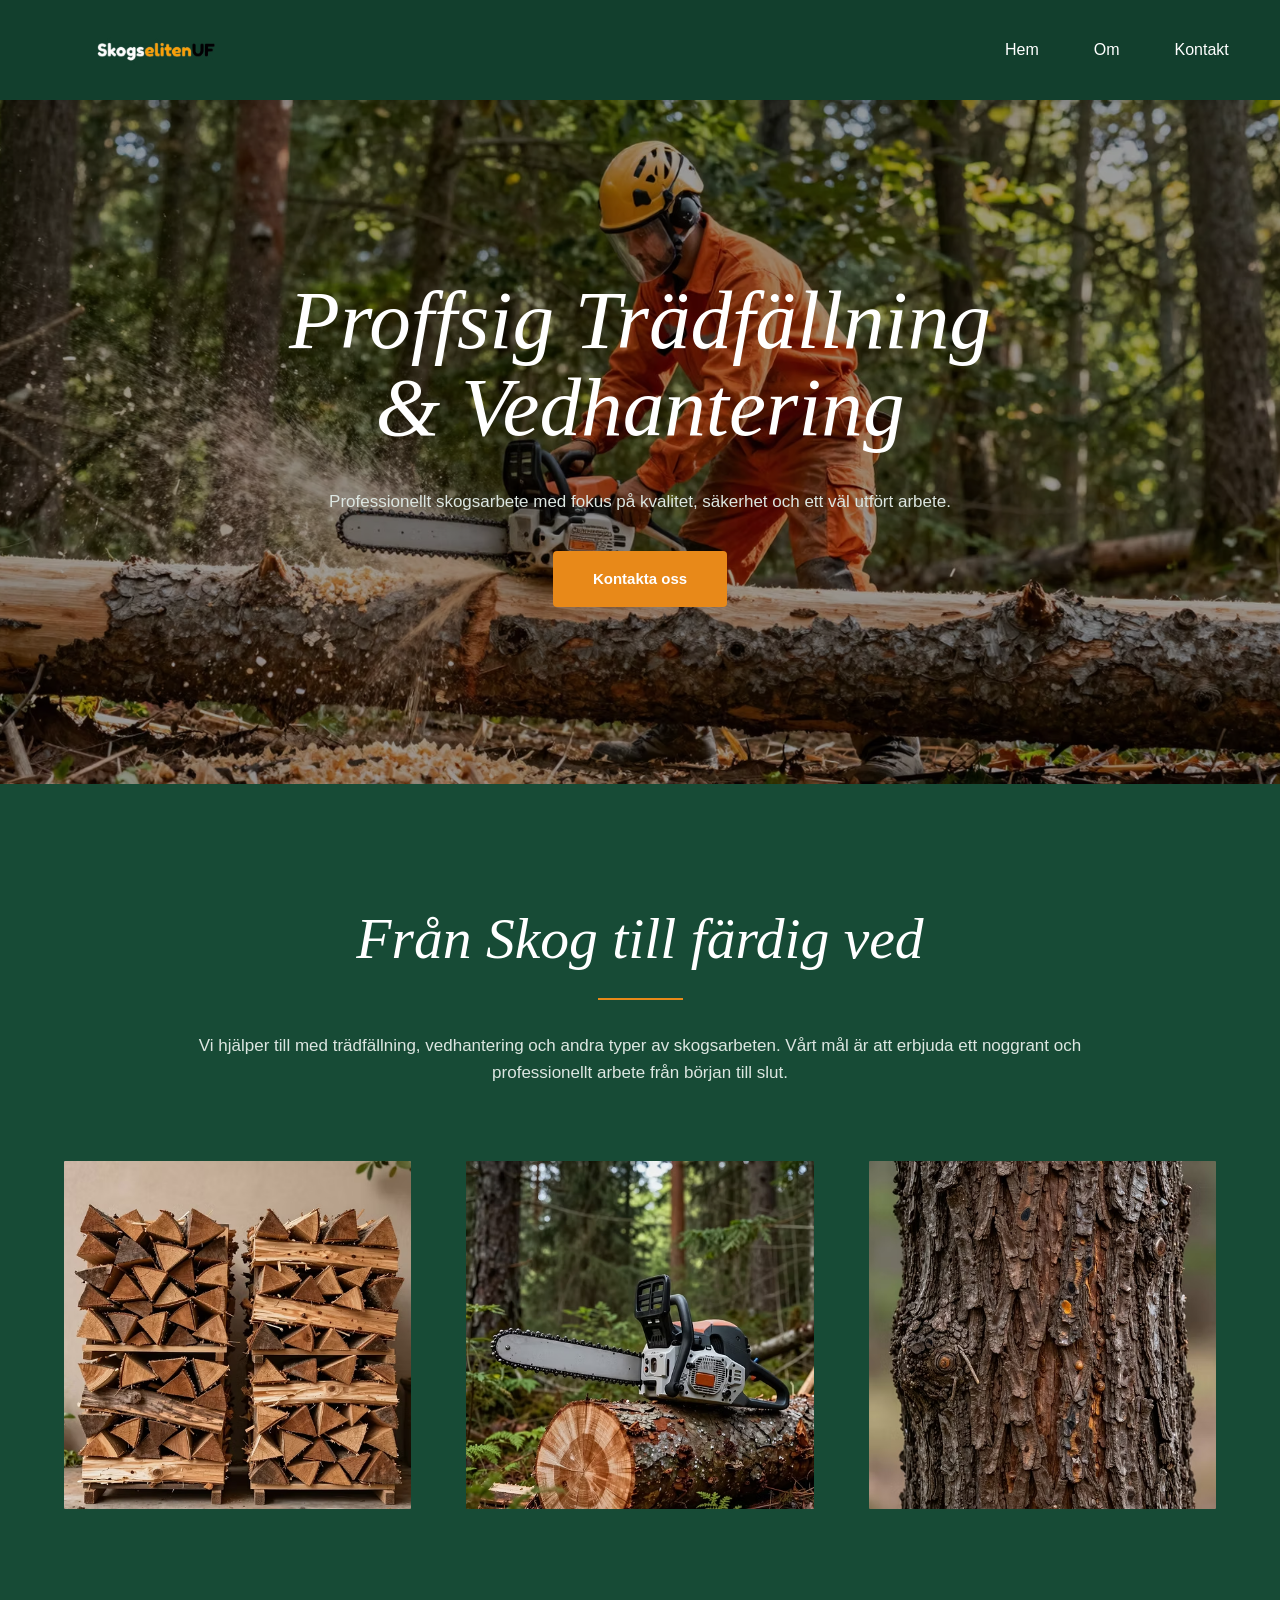
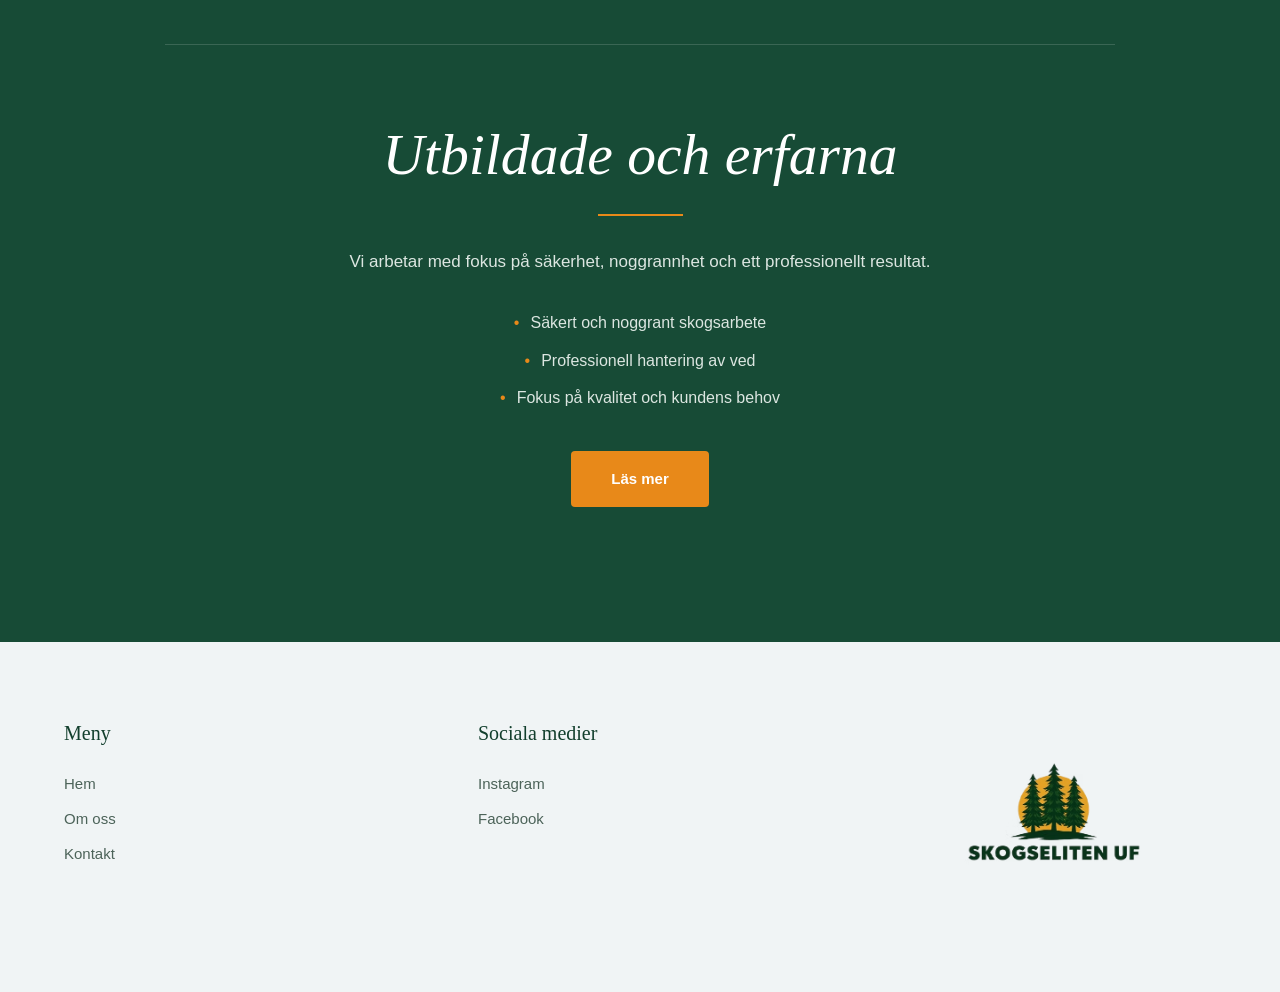
==== skogselitenuf/index.html @ c5244b4d "Dag 1" ====
<!DOCTYPE html>
<html lang="sv">
<head>
    <meta charset="UTF-8">
    <meta name="viewport" content="width=device-width, initial-scale=1.0">

    <title>Skogseliten UF</title>

    <link rel="stylesheet" href="style.css">
</head>

<body>

    <header class="navbar">

        <div class="nav-container">

            <a href="index.html" class="nav-logo">
                <img src="skogselitenUF.avif" alt="Skogseliten UF">
            </a>

            <nav class="nav-links">
                <a href="index.html">Hem</a>
                <a href="om.html">Om</a>
                <a href="kontakt.html">Kontakt</a>
            </nav>

        </div>

    </header>


    <main>

        <section class="hero">

            <div class="hero-overlay"></div>

            <div class="hero-content">

                <h1>
                    Proffsig Trädfällning<br>
                    &amp; Vedhantering
                </h1>

                <p>
                    Professionellt skogsarbete med fokus på kvalitet,
                    säkerhet och ett väl utfört arbete.
                </p>

                <a href="kontakt.html" class="button">
                    Kontakta oss
                </a>

            </div>

        </section>


        <section class="intro">

            <div class="section-container">

                <h2>
                    Från Skog till färdig ved
                </h2>

                <div class="section-line"></div>

                <p class="intro-text">
                    Vi hjälper till med trädfällning, vedhantering och
                    andra typer av skogsarbeten. Vårt mål är att erbjuda
                    ett noggrant och professionellt arbete från början till slut.
                </p>


                <div class="image-grid">

                    <div class="image-card">
                        <img src="stapladved.avif" alt="Staplad ved">
                    </div>

                    <div class="image-card">
                        <img src="stocksag.avif" alt="Motorsåg och trädfällning">
                    </div>

                    <div class="image-card">
                        <img src="trad.avif" alt="Träd i skogen">
                    </div>

                </div>

            </div>

        </section>


        <section class="experience">

            <div class="experience-container">

                <h2>
                    Utbildade och erfarna
                </h2>

                <div class="section-line"></div>

                <p>
                    Vi arbetar med fokus på säkerhet, noggrannhet och
                    ett professionellt resultat.
                </p>

                <ul>
                    <li>Säkert och noggrant skogsarbete</li>
                    <li>Professionell hantering av ved</li>
                    <li>Fokus på kvalitet och kundens behov</li>
                </ul>

                <a href="om.html" class="button">
                    Läs mer
                </a>

            </div>

        </section>

    </main>


    <footer class="footer">

        <div class="footer-container">

            <div class="footer-column">

                <h3>Meny</h3>

                <a href="index.html">Hem</a>
                <a href="om.html">Om oss</a>
                <a href="kontakt.html">Kontakt</a>

            </div>


            <div class="footer-column">

                <h3>Sociala medier</h3>

                <a href="#" target="_blank">Instagram</a>
                <a href="#" target="_blank">Facebook</a>

            </div>


            <div class="footer-logo">

                <img src="skogselitenUFlogo.avif" alt="Skogseliten UF">

            </div>

        </div>

    </footer>

</body>
</html>
---- skogselitenuf/style.css ----
* {
    margin: 0;
    padding: 0;
    box-sizing: border-box;
}

html {
    scroll-behavior: smooth;
}

body {
    font-family: Arial, Helvetica, sans-serif;
    background-color: #f0f4f5;
    color: #173f2e;
    line-height: 1.6;
}

img {
    display: block;
    max-width: 100%;
}

a {
    color: inherit;
    text-decoration: none;
}

:root {
    --dark-green: #123f2d;
    --green: #174b36;
    --orange: #e88919;
    --light: #f0f4f5;
    --white: #ffffff;
    --text-light: #dce6e1;

    --navbar-height: 100px;
}


/* =========================================================
   NAVBAR
========================================================= */

.navbar {
    position: fixed;

    top: 0;
    left: 0;

    width: 100%;

    height: var(--navbar-height);

    background-color: var(--dark-green);

    z-index: 1000;

    box-shadow: 0 2px 12px rgba(0, 0, 0, 0.18);
}

.nav-container {
    width: min(1400px, 92%);

    height: 100%;

    margin: 0 auto;

    display: flex;

    align-items: center;

    justify-content: space-between;
}


/* NAVBAR LOGO */

.nav-logo {
    height: 100%;

    display: flex;

    align-items: center;
}

.nav-logo img {
    width: 210px;

    max-height: 72px;

    object-fit: contain;
}


/* NAVIGATION */

.nav-links {
    display: flex;

    align-items: center;

    gap: 55px;
}

.nav-links a {
    color: var(--white);

    font-size: 16px;

    transition: opacity 0.2s ease;
}

.nav-links a:hover {
    opacity: 0.65;
}


/* =========================================================
   MAIN
========================================================= */

main {
    padding-top: var(--navbar-height);
}


/* =========================================================
   HERO
========================================================= */

.hero {
    position: relative;

    width: 100%;

    min-height: 650px;

    height: clamp(650px, 76svh, 820px);

    display: flex;

    align-items: center;

    justify-content: center;

    background-image: url("herohem.avif");

    background-size: cover;

    background-position: center center;

    overflow: hidden;
}

.hero-overlay {
    position: absolute;

    inset: 0;

    background: rgba(0, 0, 0, 0.38);
}

.hero-content {
    position: relative;

    z-index: 1;

    width: min(1100px, 90%);

    text-align: center;

    color: var(--white);

    padding: 40px 0;
}

.hero-content h1 {
    font-family: Georgia, "Times New Roman", serif;

    font-size: clamp(55px, 6.5vw, 92px);

    font-weight: 400;

    font-style: italic;

    line-height: 1.04;

    margin-bottom: 38px;
}

.hero-content p {
    max-width: 800px;

    margin: 0 auto 35px;

    font-size: 17px;

    color: var(--text-light);
}


/* =========================================================
   BUTTON
========================================================= */

.button {
    display: inline-block;

    padding: 16px 40px;

    background-color: var(--orange);

    color: var(--white);

    border-radius: 4px;

    font-size: 15px;

    font-weight: 600;

    transition:
        background-color 0.2s ease,
        transform 0.2s ease;
}

.button:hover {
    background-color: #cf7412;

    transform: translateY(-2px);
}


/* =========================================================
   INTRO
========================================================= */

.intro {
    background-color: var(--green);

    color: var(--white);

    padding: 120px 0 135px;
}

.section-container {
    width: min(1400px, 90%);

    margin: 0 auto;

    text-align: center;
}

.intro h2,
.experience h2 {
    font-family: Georgia, "Times New Roman", serif;

    font-size: clamp(42px, 4.5vw, 62px);

    font-weight: 400;

    font-style: italic;

    line-height: 1.2;
}

.section-line {
    width: 85px;

    height: 2px;

    background-color: var(--orange);

    margin: 25px auto 32px;
}

.intro-text {
    max-width: 900px;

    margin: 0 auto;

    color: var(--text-light);

    font-size: 17px;
}


/* =========================================================
   BILDER
========================================================= */

.image-grid {
    display: grid;

    grid-template-columns: repeat(3, 1fr);

    gap: 55px;

    width: 100%;

    max-width: 1250px;

    margin: 75px auto 0;
}

.image-card {
    aspect-ratio: 1 / 1;

    overflow: hidden;

    background-color: #234f3b;

    border-radius: 1px;
}

.image-card img {
    width: 100%;

    height: 100%;

    object-fit: cover;

    transition: transform 0.4s ease;
}

.image-card:hover img {
    transform: scale(1.05);
}


/* =========================================================
   EXPERIENCE
========================================================= */

.experience {
    background-color: var(--green);

    color: var(--white);

    padding: 0 0 135px;
}

.experience-container {
    width: min(950px, 90%);

    margin: 0 auto;

    text-align: center;

    border-top: 1px solid rgba(255, 255, 255, 0.15);

    padding-top: 75px;
}

.experience p {
    color: var(--text-light);

    font-size: 17px;

    margin-bottom: 35px;
}

.experience ul {
    list-style: none;

    max-width: 700px;

    margin: 0 auto 40px;

    color: var(--text-light);

    font-size: 16px;
}

.experience li {
    margin: 12px 0;
}

.experience li::before {
    content: "•";

    color: var(--orange);

    margin-right: 11px;
}


/* =========================================================
   FOOTER
========================================================= */

.footer {
    background-color: var(--light);

    min-height: 350px;

    color: var(--dark-green);

    padding: 75px 0 45px;
}

.footer-container {
    width: min(1400px, 90%);

    margin: 0 auto;

    display: grid;

    grid-template-columns: 1fr 1fr 1fr;

    align-items: start;

    gap: 90px;
}

.footer-column {
    display: flex;

    flex-direction: column;

    gap: 11px;
}

.footer-column h3 {
    font-family: Georgia, "Times New Roman", serif;

    font-size: 20px;

    font-weight: 400;

    margin-bottom: 12px;
}

.footer-column a {
    width: fit-content;

    font-size: 15px;

    color: #4c6359;

    transition: color 0.2s ease;
}

.footer-column a:hover {
    color: var(--orange);
}


/* FOOTER LOGO */

.footer-logo {
    display: flex;

    justify-content: center;

    align-items: center;

    min-height: 190px;
}

.footer-logo img {
    width: 240px;

    max-height: 210px;

    object-fit: contain;
}


/* =========================================================
   TABLET
========================================================= */

@media (max-width: 1000px) {

    :root {
        --navbar-height: 90px;
    }

    .nav-logo img {
        width: 80px;
    }

    .nav-links {
        gap: 35px;
    }

    .nav-links a {
        font-size: 15px;
    }

    .hero {
        min-height: 620px;

        height: 70svh;
    }

    .image-grid {
        gap: 35px;
    }

    .intro {
        padding: 100px 0 110px;
    }

    .footer-container {
        gap: 50px;
    }

}


/* =========================================================
   MOBIL
========================================================= */

@media (max-width: 650px) {

    :root {
        --navbar-height: 125px;
    }


    /* NAVBAR */

    .navbar {
        height: var(--navbar-height);
    }

    .nav-container {
        width: 90%;

        flex-direction: column;

        justify-content: center;

        gap: 10px;
    }

    .nav-logo {
        height: 65px;
    }

    .nav-logo img {
        width: 165px;

        max-height: 55px;
    }

    .nav-links {
        gap: 30px;
    }

    .nav-links a {
        font-size: 13px;
    }


    /* HERO */

    .hero {
        min-height: 620px;

        height: 75svh;

        background-position: center center;
    }

    .hero-content {
        width: 90%;
    }

    .hero-content h1 {
        font-size: clamp(42px, 11vw, 58px);

        margin-bottom: 28px;
    }

    .hero-content p {
        font-size: 14px;

        margin-bottom: 28px;
    }

    .button {
        padding: 14px 32px;

        font-size: 14px;
    }


    /* INTRO */

    .intro {
        padding: 85px 0 95px;
    }

    .section-container {
        width: 90%;
    }

    .intro h2,
    .experience h2 {
        font-size: 39px;
    }

    .intro-text {
        font-size: 15px;
    }


    /* BILDER */

    .image-grid {
        grid-template-columns: 1fr;

        gap: 35px;

        margin-top: 55px;
    }

    .image-card {
        width: 100%;

        aspect-ratio: 1.15 / 1;
    }


    /* EXPERIENCE */

    .experience {
        padding-bottom: 90px;
    }

    .experience-container {
        width: 90%;

        padding-top: 60px;
    }

    .experience p {
        font-size: 15px;
    }

    .experience ul {
        font-size: 14px;
    }


    /* FOOTER */

    .footer {
        padding: 60px 0 40px;

        min-height: 400px;
    }

    .footer-container {
        width: 90%;

        grid-template-columns: 1fr 1fr;

        gap: 45px 25px;
    }

    .footer-column h3 {
        font-size: 18px;
    }

    .footer-column a {
        font-size: 14px;
    }

    .footer-logo {
        grid-column: 1 / -1;

        min-height: 170px;
    }

    .footer-logo img {
        width: 210px;

        max-height: 190px;
    }

}


/* =========================================================
   EXTRA SMALL MOBIL
========================================================= */

@media (max-width: 400px) {

    :root {
        --navbar-height: 120px;
    }

    .nav-logo {
        height: 60px;
    }

    .nav-logo img {
        width: 145px;
    }

    .nav-links {
        gap: 20px;
    }

    .nav-links a {
        font-size: 12px;
    }

    .hero {
        min-height: 570px;

        height: 70svh;
    }

    .hero-content h1 {
        font-size: 38px;
    }

    .intro h2,
    .experience h2 {
        font-size: 34px;
    }

    .image-grid {
        gap: 25px;
    }

    .footer-container {
        grid-template-columns: 1fr;
    }

    .footer-logo {
        grid-column: auto;
    }

}
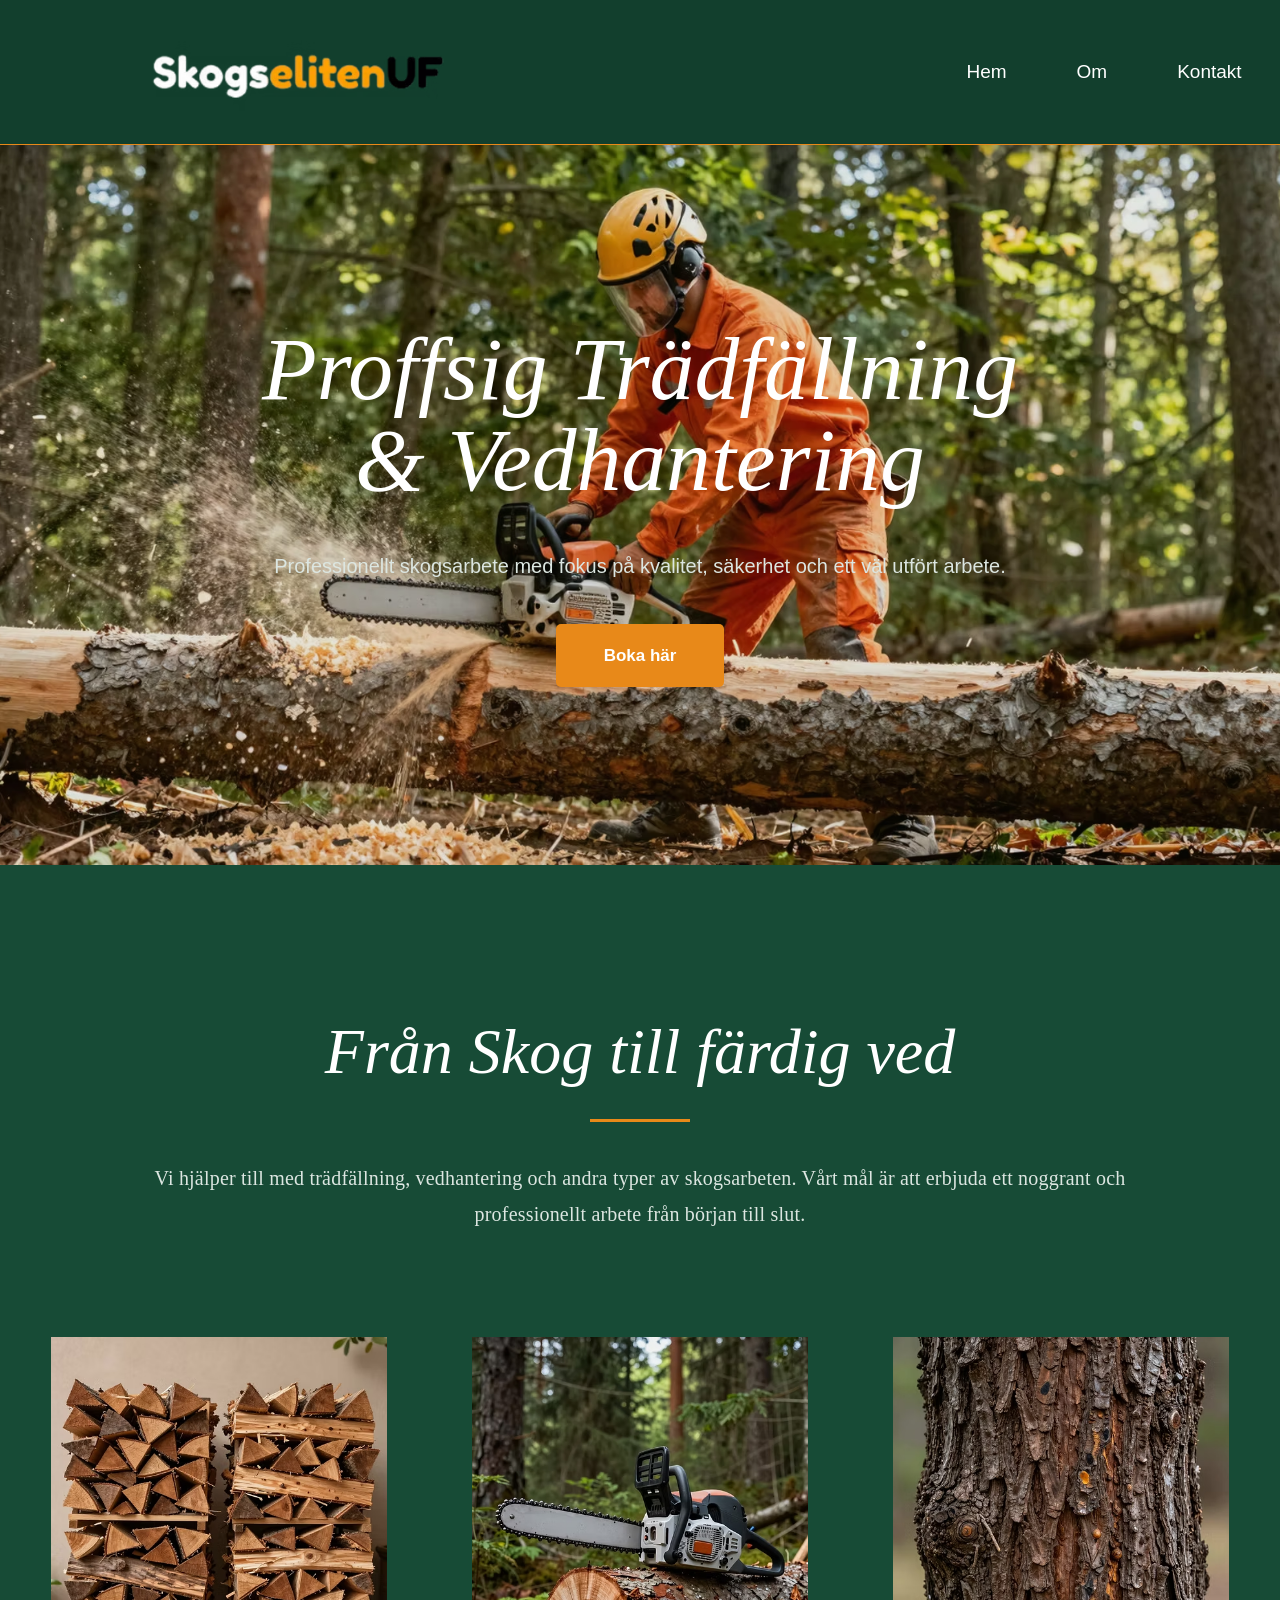
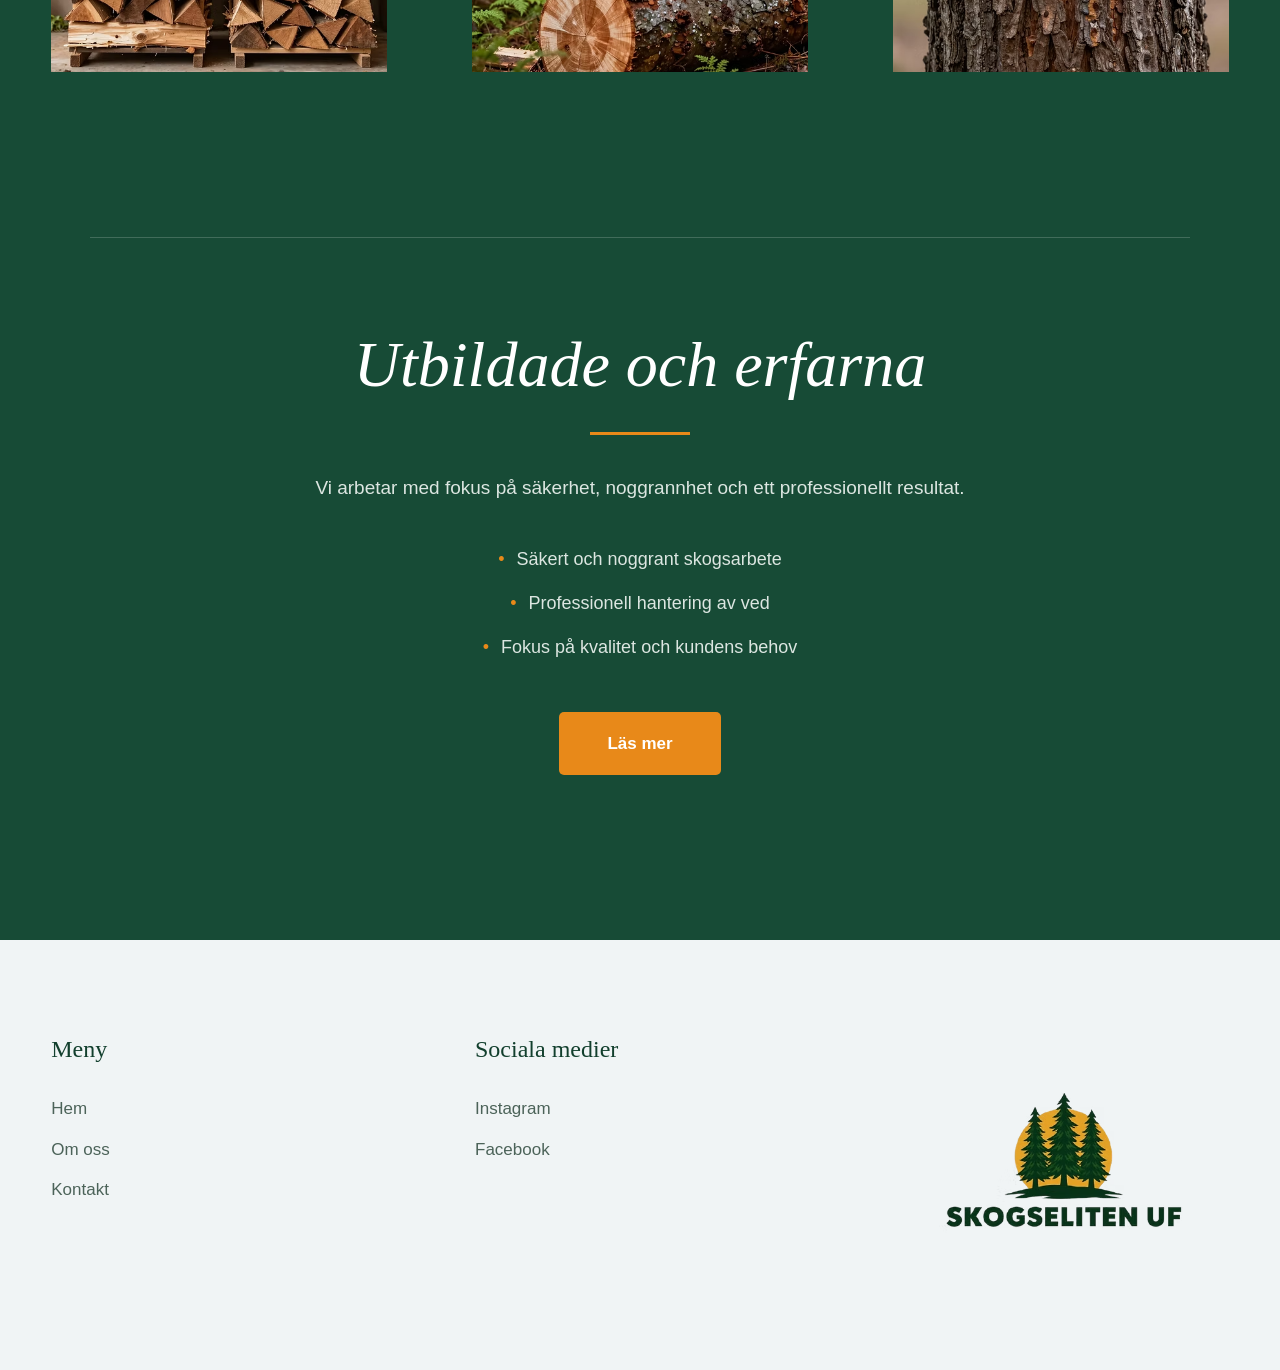
==== commit 3655e072: "Om typ klar" ====
--- a/skogselitenuf/index.html
+++ b/skogselitenuf/index.html
@@ -49,7 +49,7 @@
                 </p>
 
                 <a href="kontakt.html" class="button">
-                    Kontakta oss
+                    Boka här
                 </a>
 
             </div>
--- a/skogselitenuf/style.css
+++ b/skogselitenuf/style.css
@@ -33,7 +33,7 @@
     --white: #ffffff;
     --text-light: #dce6e1;
 
-    --navbar-height: 100px;
+    --navbar-height: 145px;
 }
 
 
@@ -46,66 +46,87 @@
 
     top: 0;
     left: 0;
+    right: 0;
 
     width: 100%;
-
     height: var(--navbar-height);
 
     background-color: var(--dark-green);
 
-    z-index: 1000;
-
-    box-shadow: 0 2px 12px rgba(0, 0, 0, 0.18);
+    z-index: 99999;
+
+    /*
+        Gul/orange linje längst ner på navbaren.
+    */
+    border-bottom: 1px solid var(--orange);
+
+    box-shadow: 0 4px 18px rgba(0, 0, 0, 0.25);
 }
 
 .nav-container {
-    width: min(1400px, 92%);
-
+    width: min(1600px, 94%);
     height: 100%;
 
     margin: 0 auto;
 
     display: flex;
-
     align-items: center;
-
     justify-content: space-between;
 }
 
 
-/* NAVBAR LOGO */
+/* =========================================================
+   NAVBAR LOGO
+========================================================= */
 
 .nav-logo {
-    height: 100%;
-
     display: flex;
-
     align-items: center;
+
+    width: 470px;
+    height: 130px;
+
+    overflow: visible;
+
+    flex-shrink: 0;
 }
 
 .nav-logo img {
-    width: 210px;
-
-    max-height: 72px;
+    display: block;
+
+    width: 440px;
+    height: 125px;
+
+    max-width: none;
 
     object-fit: contain;
-}
-
-
-/* NAVIGATION */
+
+    /*
+        Ytterligare lite större än föregående version.
+    */
+    transform: scale(1.18);
+
+    transform-origin: left center;
+}
+
+
+/* =========================================================
+   NAVIGATION
+========================================================= */
 
 .nav-links {
     display: flex;
-
     align-items: center;
 
-    gap: 55px;
+    gap: 70px;
 }
 
 .nav-links a {
     color: var(--white);
 
-    font-size: 16px;
+    font-size: 19px;
+
+    white-space: nowrap;
 
     transition: opacity 0.2s ease;
 }
@@ -120,6 +141,7 @@
 ========================================================= */
 
 main {
+    margin: 0;
     padding-top: var(--navbar-height);
 }
 
@@ -133,20 +155,15 @@
 
     width: 100%;
 
-    min-height: 650px;
-
-    height: clamp(650px, 76svh, 820px);
+    aspect-ratio: 16 / 9;
 
     display: flex;
-
     align-items: center;
-
     justify-content: center;
 
     background-image: url("herohem.avif");
 
     background-size: cover;
-
     background-position: center center;
 
     overflow: hidden;
@@ -157,65 +174,63 @@
 
     inset: 0;
 
-    background: rgba(0, 0, 0, 0.38);
+    background: rgba(30, 50, 15, 0.1);
 }
 
 .hero-content {
     position: relative;
 
-    z-index: 1;
-
-    width: min(1100px, 90%);
+    z-index: 2;
+
+    width: min(1250px, 90%);
 
     text-align: center;
 
     color: var(--white);
 
-    padding: 40px 0;
+    padding: 60px 0;
 }
 
 .hero-content h1 {
     font-family: Georgia, "Times New Roman", serif;
 
-    font-size: clamp(55px, 6.5vw, 92px);
+    font-size: clamp(65px, 7vw, 105px);
 
     font-weight: 400;
-
     font-style: italic;
 
-    line-height: 1.04;
-
-    margin-bottom: 38px;
+    line-height: 1.02;
+
+    margin-bottom: 45px;
 }
 
 .hero-content p {
-    max-width: 800px;
-
-    margin: 0 auto 35px;
-
-    font-size: 17px;
+    max-width: 950px;
+
+    margin: 0 auto 42px;
+
+    font-size: 20px;
 
     color: var(--text-light);
 }
 
 
 /* =========================================================
-   BUTTON
+   KNAPP
 ========================================================= */
 
 .button {
     display: inline-block;
 
-    padding: 16px 40px;
+    padding: 18px 48px;
 
     background-color: var(--orange);
 
     color: var(--white);
 
-    border-radius: 4px;
-
-    font-size: 15px;
-
+    border-radius: 5px;
+
+    font-size: 17px;
     font-weight: 600;
 
     transition:
@@ -239,11 +254,11 @@
 
     color: var(--white);
 
-    padding: 120px 0 135px;
+    padding: 150px 0 165px;
 }
 
 .section-container {
-    width: min(1400px, 90%);
+    width: min(1550px, 92%);
 
     margin: 0 auto;
 
@@ -254,35 +269,38 @@
 .experience h2 {
     font-family: Georgia, "Times New Roman", serif;
 
-    font-size: clamp(42px, 4.5vw, 62px);
+    font-size: clamp(50px, 5vw, 72px);
 
     font-weight: 400;
-
     font-style: italic;
 
-    line-height: 1.2;
+    line-height: 1.15;
 }
 
 .section-line {
-    width: 85px;
-
-    height: 2px;
+    width: 100px;
+    height: 3px;
 
     background-color: var(--orange);
 
-    margin: 25px auto 32px;
+    margin: 30px auto 38px;
 }
 
 .intro-text {
-    max-width: 900px;
+    max-width: 1050px;
 
     margin: 0 auto;
 
     color: var(--text-light);
 
-    font-size: 17px;
-}
-
+    font-family: Georgia, "Times New Roman", serif;
+
+    font-size: 20px;
+
+    line-height: 1.8;
+
+    letter-spacing: 0.2px;
+}
 
 /* =========================================================
    BILDER
@@ -293,28 +311,27 @@
 
     grid-template-columns: repeat(3, 1fr);
 
-    gap: 55px;
+    gap: 85px;
 
     width: 100%;
 
-    max-width: 1250px;
-
-    margin: 75px auto 0;
+    max-width: 1400px;
+
+    margin: 105px auto 0;
 }
 
 .image-card {
+    width: 100%;
+
     aspect-ratio: 1 / 1;
 
     overflow: hidden;
 
     background-color: #234f3b;
-
-    border-radius: 1px;
 }
 
 .image-card img {
     width: 100%;
-
     height: 100%;
 
     object-fit: cover;
@@ -336,43 +353,43 @@
 
     color: var(--white);
 
-    padding: 0 0 135px;
+    padding: 0 0 165px;
 }
 
 .experience-container {
-    width: min(950px, 90%);
+    width: min(1100px, 90%);
 
     margin: 0 auto;
 
     text-align: center;
 
-    border-top: 1px solid rgba(255, 255, 255, 0.15);
-
-    padding-top: 75px;
+    border-top: 1px solid rgba(255, 255, 255, 0.18);
+
+    padding-top: 90px;
 }
 
 .experience p {
     color: var(--text-light);
 
-    font-size: 17px;
-
-    margin-bottom: 35px;
+    font-size: 19px;
+
+    margin-bottom: 42px;
 }
 
 .experience ul {
     list-style: none;
 
-    max-width: 700px;
-
-    margin: 0 auto 40px;
+    max-width: 800px;
+
+    margin: 0 auto 50px;
 
     color: var(--text-light);
 
-    font-size: 16px;
+    font-size: 18px;
 }
 
 .experience li {
-    margin: 12px 0;
+    margin: 15px 0;
 }
 
 .experience li::before {
@@ -380,7 +397,7 @@
 
     color: var(--orange);
 
-    margin-right: 11px;
+    margin-right: 12px;
 }
 
 
@@ -391,15 +408,15 @@
 .footer {
     background-color: var(--light);
 
-    min-height: 350px;
+    min-height: 430px;
 
     color: var(--dark-green);
 
-    padding: 75px 0 45px;
+    padding: 90px 0 55px;
 }
 
 .footer-container {
-    width: min(1400px, 90%);
+    width: min(1550px, 92%);
 
     margin: 0 auto;
 
@@ -409,7 +426,7 @@
 
     align-items: start;
 
-    gap: 90px;
+    gap: 120px;
 }
 
 .footer-column {
@@ -417,23 +434,23 @@
 
     flex-direction: column;
 
-    gap: 11px;
+    gap: 13px;
 }
 
 .footer-column h3 {
     font-family: Georgia, "Times New Roman", serif;
 
-    font-size: 20px;
+    font-size: 24px;
 
     font-weight: 400;
 
-    margin-bottom: 12px;
+    margin-bottom: 14px;
 }
 
 .footer-column a {
     width: fit-content;
 
-    font-size: 15px;
+    font-size: 17px;
 
     color: #4c6359;
 
@@ -445,39 +462,618 @@
 }
 
 
-/* FOOTER LOGO */
+/* =========================================================
+   FOOTER LOGO
+========================================================= */
 
 .footer-logo {
     display: flex;
 
     justify-content: center;
-
     align-items: center;
 
-    min-height: 190px;
+    min-height: 240px;
 }
 
 .footer-logo img {
-    width: 240px;
-
-    max-height: 210px;
+    width: 330px;
+
+    height: 260px;
+
+    max-width: none;
 
     object-fit: contain;
 }
 
 
+
+/* =========================================================
+   OM OSS
+========================================================= */
+
+.about-page {
+    padding-top: var(--navbar-height);
+
+    background-color: var(--green);
+
+    color: var(--white);
+}
+
+
+/* =========================================================
+   TOPPBILDER
+========================================================= */
+
+.about-top {
+    width: min(1350px, 88%);
+
+    margin: 0 auto;
+
+    height: 650px;
+
+    position: relative;
+}
+
+.about-top-image {
+    position: absolute;
+
+    width: 380px;
+}
+
+.about-top-image img {
+    width: 100%;
+    height: auto;
+
+    display: block;
+}
+
+.about-top-left {
+    left: 5%;
+    top: 90px;
+}
+
+.about-top-right {
+    right: 5%;
+    top: 220px;
+}
+
+
+/* =========================================================
+   FRÅN TRÄDEN TILL VEDEN
+========================================================= */
+
+.about-intro {
+    width: min(1350px, 88%);
+
+    margin: 0 auto;
+
+    min-height: 650px;
+
+    display: grid;
+
+    grid-template-columns: 1fr 380px;
+
+    gap: 130px;
+
+    align-items: start;
+}
+
+.about-intro-content {
+    padding-top: 50px;
+}
+
+.about-intro h1,
+.customer-section h2,
+.team-section h2 {
+    font-family: Georgia, "Times New Roman", serif;
+
+    font-size: clamp(55px, 5vw, 76px);
+
+    font-weight: 400;
+
+    font-style: italic;
+
+    line-height: 1.15;
+}
+
+.about-line {
+    width: 100%;
+
+    max-width: 650px;
+
+    height: 3px;
+
+    background-color: var(--orange);
+
+    margin: 35px 0 50px;
+}
+
+.about-intro p,
+.customer-content p {
+    max-width: 720px;
+
+    color: var(--text-light);
+
+    font-family: Georgia, "Times New Roman", serif;
+
+    font-size: 22px;
+
+    line-height: 2;
+
+    letter-spacing: 0.2px;
+}
+
+.about-intro-image {
+    width: 380px;
+
+    align-self: start;
+}
+
+.about-intro-image img {
+    width: 100%;
+    height: auto;
+
+    display: block;
+}
+
+
+/* =========================================================
+   KUNDBEHOV
+========================================================= */
+
+.customer-section {
+    width: min(1350px, 88%);
+
+    margin: 130px auto 0;
+
+    min-height: 650px;
+
+    display: grid;
+
+    grid-template-columns: 1.1fr 1fr;
+
+    gap: 110px;
+
+    align-items: start;
+}
+
+.customer-image {
+    width: 100%;
+
+    margin-top: 110px;
+}
+
+.customer-image img {
+    width: 100%;
+    height: auto;
+
+    display: block;
+}
+
+.customer-content {
+    padding-top: 0;
+}
+
+.customer-content .about-line {
+    max-width: 100%;
+
+    margin-bottom: 50px;
+}
+
+
+/* =========================================================
+   TEAM
+========================================================= */
+
+.team-section {
+    width: min(1350px, 88%);
+
+    margin: 100px auto 0;
+
+    padding: 100px 0 150px;
+
+    border-top: 1px solid rgba(255, 255, 255, 0.18);
+}
+
+.team-section .about-line {
+    max-width: 100%;
+
+    margin: 35px 0 70px;
+}
+
+.team-grid {
+    display: grid;
+
+    grid-template-columns: 1fr 1fr;
+
+    gap: 150px;
+
+    margin-top: 0;
+}
+
+.team-column {
+    display: flex;
+
+    flex-direction: column;
+
+    gap: 60px;
+}
+
+.team-member h3 {
+    font-family: Georgia, "Times New Roman", serif;
+
+    font-size: 25px;
+
+    font-style: italic;
+
+    font-weight: 400;
+
+    margin-bottom: 8px;
+}
+
+.team-member p {
+    color: var(--text-light);
+
+    font-size: 15px;
+
+    line-height: 1.6;
+
+    letter-spacing: 0.7px;
+}
+
+
 /* =========================================================
    TABLET
 ========================================================= */
 
-@media (max-width: 1000px) {
+@media (max-width: 850px) {
+
+    .about-top {
+        width: 90%;
+
+        height: 540px;
+    }
+
+    .about-top-image {
+        width: 280px;
+    }
+
+    .about-top-left {
+        left: 0;
+        top: 70px;
+    }
+
+    .about-top-right {
+        right: 0;
+        top: 200px;
+    }
+
+
+    .about-intro {
+        width: 90%;
+
+        grid-template-columns: 1fr 280px;
+
+        gap: 60px;
+
+        min-height: 550px;
+    }
+
+    .about-intro-image {
+        width: 280px;
+    }
+
+    .about-intro h1,
+    .customer-section h2,
+    .team-section h2 {
+        font-size: 55px;
+    }
+
+    .about-intro p,
+    .customer-content p {
+        font-size: 19px;
+    }
+
+
+    .customer-section {
+        width: 90%;
+
+        gap: 55px;
+
+        min-height: 550px;
+
+        margin-top: 100px;
+    }
+
+    .customer-image {
+        margin-top: 80px;
+    }
+
+
+    .team-section {
+        width: 90%;
+
+        padding-top: 80px;
+
+        padding-bottom: 120px;
+    }
+
+    .team-grid {
+        gap: 70px;
+    }
+}
+
+
+/* =========================================================
+   MOBIL
+========================================================= */
+
+@media (max-width: 650px) {
+
+    .about-top {
+        width: 90%;
+
+        height: 560px;
+    }
+
+    .about-top-image {
+        width: 200px;
+    }
+
+    .about-top-left {
+        left: 0;
+        top: 60px;
+    }
+
+    .about-top-right {
+        right: 0;
+        top: 230px;
+    }
+
+
+    .about-intro {
+        width: 90%;
+
+        display: flex;
+
+        flex-direction: column;
+
+        gap: 70px;
+
+        min-height: 0;
+    }
+
+    .about-intro-content {
+        padding-top: 20px;
+    }
+
+    .about-intro h1,
+    .customer-section h2,
+    .team-section h2 {
+        font-size: 45px;
+    }
+
+    .about-line {
+        margin: 30px 0 40px;
+    }
+
+    .about-intro p,
+    .customer-content p {
+        font-size: 18px;
+
+        line-height: 1.9;
+    }
+
+    .about-intro-image {
+        width: 85%;
+
+        align-self: flex-end;
+    }
+
+
+    /* KUNDBEHOV */
+
+    .customer-section {
+        width: 90%;
+
+        display: flex;
+
+        flex-direction: column;
+
+        gap: 65px;
+
+        margin-top: 130px;
+
+        min-height: 0;
+    }
+
+    .customer-image {
+        width: 100%;
+
+        margin-top: 0;
+    }
+
+
+    /* TEAM */
+
+    .team-section {
+        width: 90%;
+
+        margin-top: 130px;
+
+        padding-top: 80px;
+
+        padding-bottom: 100px;
+    }
+
+    .team-section .about-line {
+        margin-bottom: 55px;
+    }
+
+    .team-grid {
+        grid-template-columns: 1fr;
+
+        gap: 60px;
+    }
+
+    .team-column {
+        gap: 45px;
+    }
+
+    .team-member h3 {
+        font-size: 22px;
+    }
+
+    .team-member p {
+        font-size: 13px;
+    }
+}
+
+
+/* =========================================================
+   LAPTOP
+========================================================= */
+
+@media (max-width: 1200px) {
 
     :root {
-        --navbar-height: 90px;
+        --navbar-height: 135px;
+    }
+
+    .nav-logo {
+        width: 400px;
+        height: 120px;
     }
 
     .nav-logo img {
-        width: 80px;
+        width: 390px;
+        height: 115px;
+
+        transform: scale(1.15);
+    }
+
+    .nav-links {
+        gap: 45px;
+    }
+
+    .nav-links a {
+        font-size: 17px;
+    }
+
+    .hero {
+    height: 800px;
+    min-height: 800px;
+    }
+
+    .image-grid {
+        gap: 55px;
+    }
+
+    .footer-container {
+        gap: 70px;
+    }
+}
+
+
+/* =========================================================
+   TABLET
+========================================================= */
+
+@media (max-width: 850px) {
+
+    :root {
+        --navbar-height: 125px;
+    }
+
+    .nav-container {
+        width: 92%;
+    }
+
+    .nav-logo {
+        width: 310px;
+        height: 105px;
+    }
+
+    .nav-logo img {
+        width: 300px;
+        height: 100px;
+
+        transform: scale(1.1);
+    }
+
+    .nav-links {
+        gap: 28px;
+    }
+
+    .nav-links a {
+        font-size: 15px;
+    }
+
+    .hero {
+        height: 720px;
+        min-height: 720px;
+
+        margin-top: var(--navbar-height);
+    }
+
+    .hero-content h1 {
+        font-size: clamp(52px, 8vw, 78px);
+    }
+
+    .image-grid {
+        gap: 35px;
+    }
+
+    .intro {
+    padding: 175px 0 190px;
+    }
+
+    .footer-container {
+        gap: 45px;
+    }
+}
+
+
+/* =========================================================
+   MOBIL
+========================================================= */
+
+@media (max-width: 650px) {
+
+    :root {
+        --navbar-height: 155px;
+    }
+
+    .navbar {
+        height: var(--navbar-height);
+
+        border-bottom-width: 5px;
+    }
+
+    .nav-container {
+        width: 92%;
+
+        flex-direction: column;
+
+        justify-content: center;
+
+        gap: 3px;
+    }
+
+    .nav-logo {
+        width: 100%;
+        height: 92px;
+
+        justify-content: center;
+    }
+
+    .nav-logo img {
+        width: 310px;
+        height: 88px;
+
+        transform: scale(1.1);
+
+        transform-origin: center center;
     }
 
     .nav-links {
@@ -485,113 +1081,50 @@
     }
 
     .nav-links a {
-        font-size: 15px;
-    }
+        font-size: 14px;
+    }
+
+
+    /* HERO */
 
     .hero {
-        min-height: 620px;
-
-        height: 70svh;
-    }
-
-    .image-grid {
-        gap: 35px;
-    }
-
-    .intro {
-        padding: 100px 0 110px;
-    }
-
-    .footer-container {
-        gap: 50px;
-    }
-
-}
-
-
-/* =========================================================
-   MOBIL
-========================================================= */
-
-@media (max-width: 650px) {
-
-    :root {
-        --navbar-height: 125px;
-    }
-
-
-    /* NAVBAR */
-
-    .navbar {
-        height: var(--navbar-height);
-    }
-
-    .nav-container {
-        width: 90%;
-
-        flex-direction: column;
-
-        justify-content: center;
-
-        gap: 10px;
-    }
-
-    .nav-logo {
-        height: 65px;
-    }
-
-    .nav-logo img {
-        width: 165px;
-
-        max-height: 55px;
-    }
-
-    .nav-links {
-        gap: 30px;
-    }
-
-    .nav-links a {
-        font-size: 13px;
-    }
-
-
-    /* HERO */
-
-    .hero {
-        min-height: 620px;
-
-        height: 75svh;
+        margin-top: var(--navbar-height);
+
+        height: 680px;
+        min-height: 680px;
 
         background-position: center center;
     }
 
     .hero-content {
         width: 90%;
+
+        padding: 40px 0;
     }
 
     .hero-content h1 {
-        font-size: clamp(42px, 11vw, 58px);
-
-        margin-bottom: 28px;
+        font-size: clamp(45px, 12vw, 64px);
+
+        margin-bottom: 32px;
     }
 
     .hero-content p {
+        font-size: 15px;
+
+        margin-bottom: 32px;
+    }
+
+    .button {
+        padding: 15px 36px;
+
         font-size: 14px;
-
-        margin-bottom: 28px;
-    }
-
-    .button {
-        padding: 14px 32px;
-
-        font-size: 14px;
     }
 
 
     /* INTRO */
 
     .intro {
-        padding: 85px 0 95px;
+        padding: 150px 0 165px;
     }
 
     .section-container {
@@ -600,7 +1133,7 @@
 
     .intro h2,
     .experience h2 {
-        font-size: 39px;
+        font-size: 43px;
     }
 
     .intro-text {
@@ -613,28 +1146,26 @@
     .image-grid {
         grid-template-columns: 1fr;
 
-        gap: 35px;
-
-        margin-top: 55px;
+        gap: 38px;
+
+        margin-top: 60px;
     }
 
     .image-card {
-        width: 100%;
-
-        aspect-ratio: 1.15 / 1;
+        aspect-ratio: 1.1 / 1;
     }
 
 
     /* EXPERIENCE */
 
     .experience {
-        padding-bottom: 90px;
+    padding: 0 0 200px;
     }
 
     .experience-container {
         width: 90%;
 
-        padding-top: 60px;
+        padding-top: 65px;
     }
 
     .experience p {
@@ -649,9 +1180,9 @@
     /* FOOTER */
 
     .footer {
-        padding: 60px 0 40px;
-
-        min-height: 400px;
+        min-height: 450px;
+
+        padding: 65px 0 45px;
     }
 
     .footer-container {
@@ -659,11 +1190,11 @@
 
         grid-template-columns: 1fr 1fr;
 
-        gap: 45px 25px;
+        gap: 50px 30px;
     }
 
     .footer-column h3 {
-        font-size: 18px;
+        font-size: 20px;
     }
 
     .footer-column a {
@@ -673,38 +1204,37 @@
     .footer-logo {
         grid-column: 1 / -1;
 
-        min-height: 170px;
+        min-height: 210px;
     }
 
     .footer-logo img {
-        width: 210px;
-
-        max-height: 190px;
-    }
-
-}
-
-
-/* =========================================================
-   EXTRA SMALL MOBIL
+        width: 280px;
+        height: 230px;
+    }
+}
+
+
+/* =========================================================
+   MYCKET SMÅ MOBILER
 ========================================================= */
 
 @media (max-width: 400px) {
 
     :root {
-        --navbar-height: 120px;
+        --navbar-height: 150px;
     }
 
     .nav-logo {
-        height: 60px;
+        height: 88px;
     }
 
     .nav-logo img {
-        width: 145px;
+        width: 280px;
+        height: 82px;
     }
 
     .nav-links {
-        gap: 20px;
+        gap: 22px;
     }
 
     .nav-links a {
@@ -712,22 +1242,27 @@
     }
 
     .hero {
-        min-height: 570px;
-
-        height: 70svh;
+        margin-top: var(--navbar-height);
+
+        height: 630px;
+        min-height: 630px;
     }
 
     .hero-content h1 {
-        font-size: 38px;
+        font-size: 39px;
+    }
+
+    .hero-content p {
+        font-size: 13px;
     }
 
     .intro h2,
     .experience h2 {
-        font-size: 34px;
+        font-size: 35px;
     }
 
     .image-grid {
-        gap: 25px;
+        gap: 28px;
     }
 
     .footer-container {
@@ -737,5 +1272,4 @@
     .footer-logo {
         grid-column: auto;
     }
-
 }
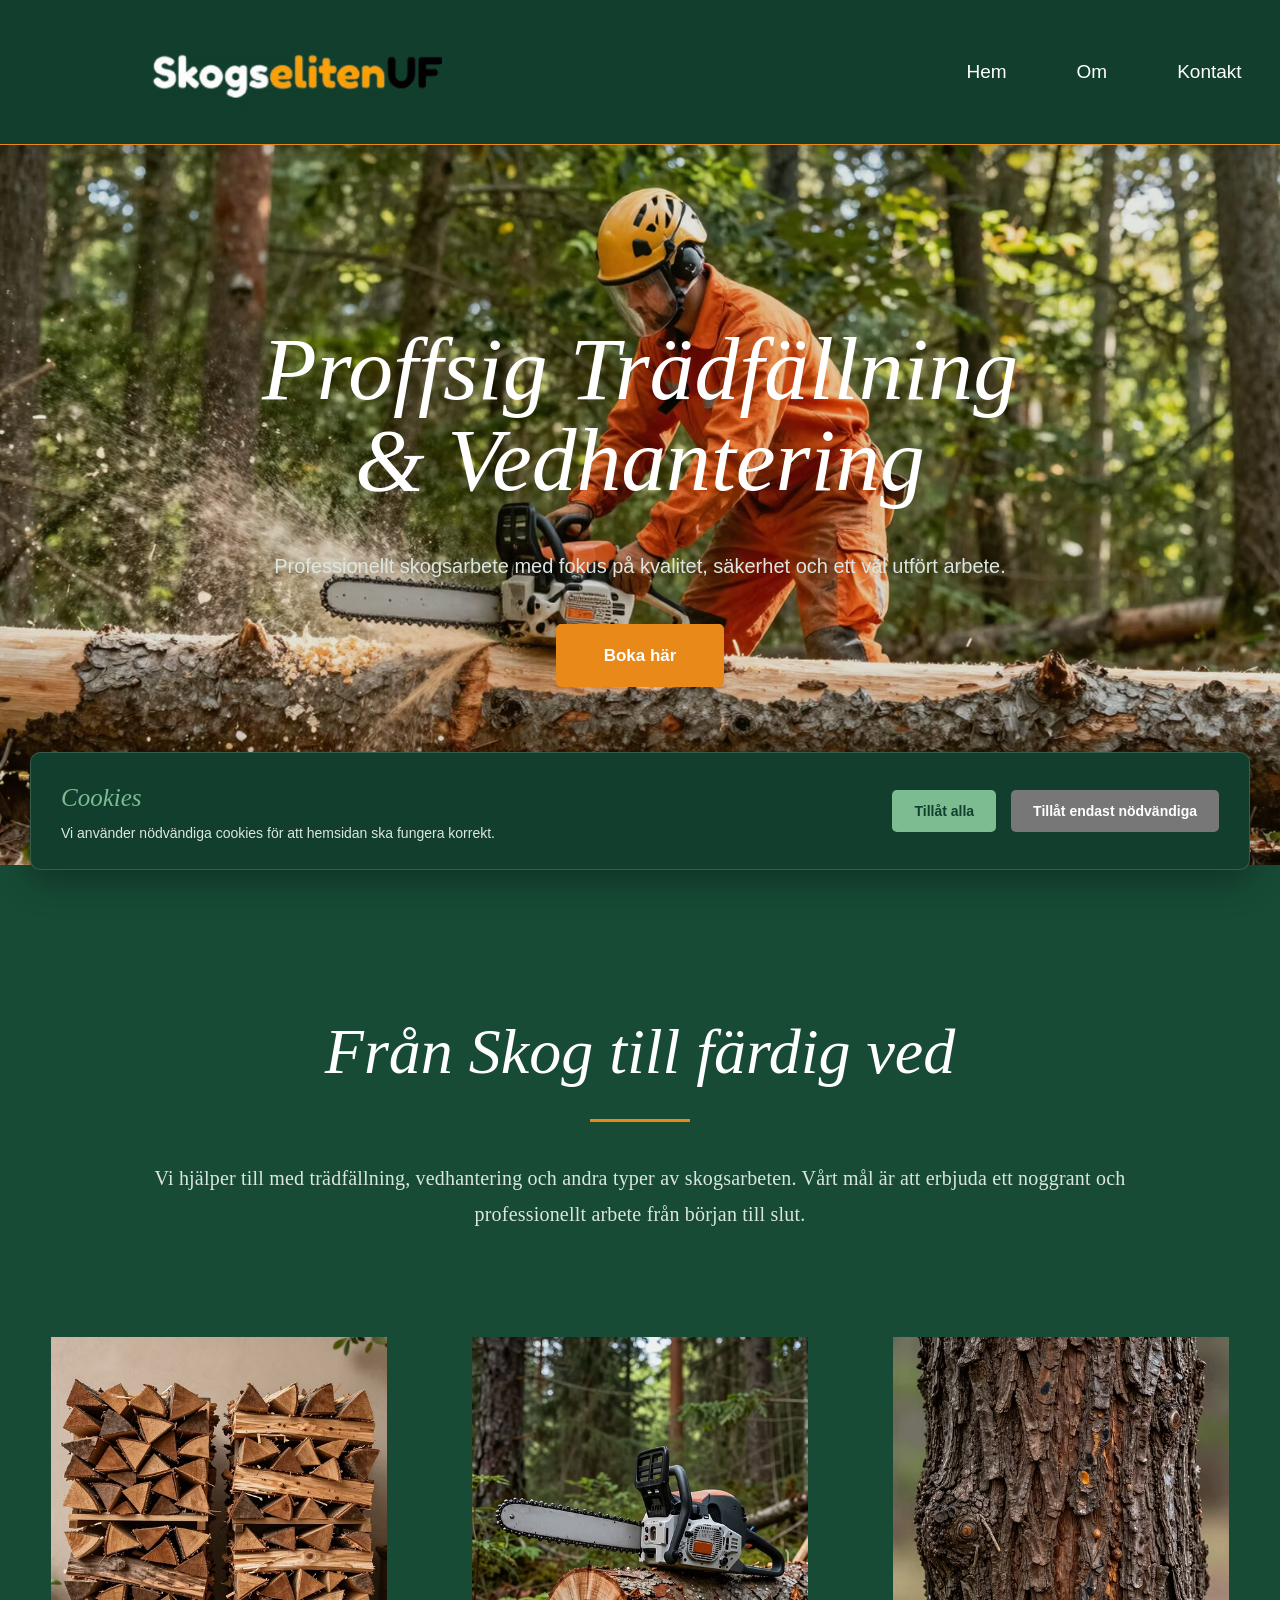
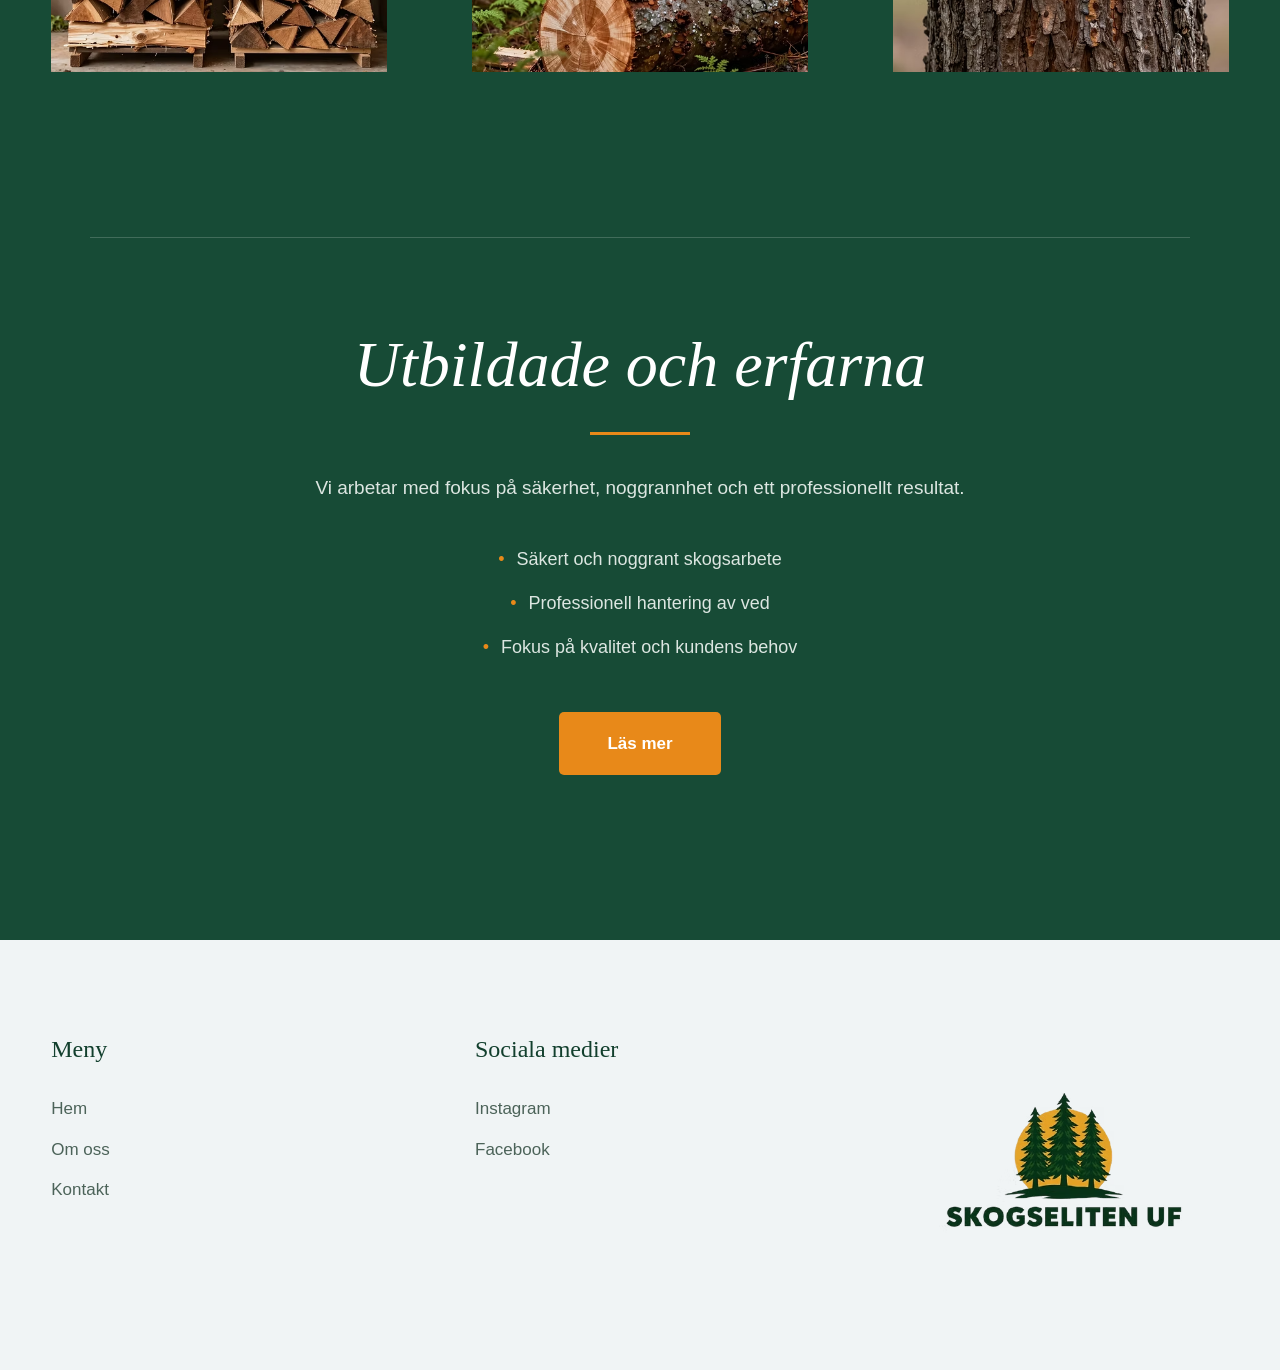
==== commit 365f94b5: "Animationer + sidan e typ klar Grisch" ====
--- a/skogselitenuf/index.html
+++ b/skogselitenuf/index.html
@@ -146,8 +146,8 @@
 
                 <h3>Sociala medier</h3>
 
-                <a href="#" target="_blank">Instagram</a>
-                <a href="#" target="_blank">Facebook</a>
+                <a href="https://www.instagram.com/skogselitenuf/" target="_blank">Instagram</a>
+                <a href="https://www.facebook.com/skogselitenuf/" target="_blank">Facebook</a>
 
             </div>
 
@@ -161,6 +161,6 @@
         </div>
 
     </footer>
-
+    <script src="script.js"></script>
 </body>
 </html>
--- a/skogselitenuf/style.css
+++ b/skogselitenuf/style.css
@@ -545,7 +545,7 @@
 .about-intro {
     width: min(1350px, 88%);
 
-    margin: 0 auto;
+    margin: 260px auto 0;
 
     min-height: 650px;
 
@@ -721,6 +721,436 @@
     letter-spacing: 0.7px;
 }
 
+/* =========================================================
+   KONTAKT
+========================================================= */
+
+.contact-page {
+    padding-top: var(--navbar-height);
+
+    background-color: var(--green);
+
+    color: var(--white);
+}
+
+.contact-section {
+    min-height: 680px;
+
+    padding: 260px 0 150px;
+}
+
+.contact-container {
+    width: min(1400px, 88%);
+
+    margin: 0 auto;
+}
+
+.contact-section h1 {
+    font-family: Georgia, "Times New Roman", serif;
+
+    font-size: clamp(60px, 5vw, 78px);
+
+    font-weight: 400;
+
+    font-style: italic;
+
+    line-height: 1.15;
+
+    margin: 0;
+}
+
+.contact-intro {
+    margin-top: 25px;
+
+    color: var(--text-light);
+
+    font-family: Georgia, "Times New Roman", serif;
+
+    font-size: 21px;
+
+    line-height: 1.7;
+}
+
+.contact-line {
+    width: 100%;
+
+    height: 2px;
+
+    background-color: var(--orange);
+
+    margin: 65px 0 65px;
+}
+
+
+/* =========================================================
+   KONTAKTUPPGIFTER
+========================================================= */
+
+.contact-details {
+    display: grid;
+
+    grid-template-columns: 1fr 1fr;
+
+    gap: 100px;
+
+    max-width: 900px;
+}
+
+.contact-item h2 {
+    font-family: Georgia, "Times New Roman", serif;
+
+    font-size: 27px;
+
+    font-weight: 400;
+
+    font-style: italic;
+
+    margin-bottom: 10px;
+}
+
+.contact-item p {
+    color: var(--text-light);
+
+    font-family: Georgia, "Times New Roman", serif;
+
+    font-size: 20px;
+
+    line-height: 1.6;
+}
+
+
+/* =========================================================
+   TABLET
+========================================================= */
+
+@media (max-width: 850px) {
+
+    .contact-section {
+        min-height: 620px;
+
+        padding: 220px 0 120px;
+    }
+
+    .contact-container {
+        width: 90%;
+    }
+
+    .contact-section h1 {
+        font-size: 58px;
+    }
+
+    .contact-intro {
+        font-size: 19px;
+    }
+
+    .contact-line {
+        margin: 55px 0;
+    }
+
+    .contact-details {
+        gap: 60px;
+    }
+}
+
+
+/* =========================================================
+   SCROLL-ANIMATIONER
+========================================================= */
+
+.scroll-reveal {
+    opacity: 0;
+
+    transform: translateY(45px);
+
+    transition:
+        opacity 0.8s ease,
+        transform 0.8s ease;
+}
+
+.scroll-reveal.visible {
+    opacity: 1;
+
+    transform: translateY(0);
+}
+
+
+/* Lite långsammare och större känsla för bilder */
+
+main img.scroll-reveal {
+    transform: translateY(55px) scale(0.97);
+
+    transition:
+        opacity 0.9s ease,
+        transform 0.9s ease;
+}
+
+main img.scroll-reveal.visible {
+    transform: translateY(0) scale(1);
+}
+
+
+/* =========================================================
+   COOKIE-BANNER
+========================================================= */
+
+.cookie-banner {
+    position: fixed;
+
+    left: 30px;
+    right: 30px;
+    bottom: 30px;
+
+    z-index: 100000;
+
+    background-color: var(--dark-green);
+
+    color: var(--white);
+
+    border: 1px solid rgba(255, 255, 255, 0.15);
+
+    border-radius: 10px;
+
+    box-shadow: 0 10px 35px rgba(0, 0, 0, 0.35);
+
+    padding: 25px 30px;
+
+    opacity: 1;
+
+    transform: translateY(0);
+
+    transition:
+        opacity 0.4s ease,
+        transform 0.4s ease;
+}
+
+.cookie-banner.cookie-hidden {
+    opacity: 0;
+
+    transform: translateY(30px);
+}
+
+
+.cookie-content {
+    width: min(1400px, 100%);
+
+    margin: 0 auto;
+
+    display: flex;
+
+    align-items: center;
+
+    justify-content: space-between;
+
+    gap: 50px;
+}
+
+
+/* =========================================================
+   COOKIE TEXT
+========================================================= */
+
+.cookie-text h2 {
+    font-family: Georgia, "Times New Roman", serif;
+
+    font-size: 25px;
+
+    font-style: italic;
+
+    font-weight: 400;
+
+    color: #7dbb91;
+
+    margin-bottom: 5px;
+}
+
+.cookie-text p {
+    color: #dce6e1;
+
+    font-size: 14px;
+
+    line-height: 1.5;
+
+    margin: 0;
+}
+
+
+/* =========================================================
+   COOKIE KNAPPAR
+========================================================= */
+
+.cookie-buttons {
+    display: flex;
+
+    align-items: center;
+
+    gap: 15px;
+
+    flex-shrink: 0;
+}
+
+.cookie-buttons button {
+    border: none;
+
+    cursor: pointer;
+
+    font-family: Arial, Helvetica, sans-serif;
+
+    font-size: 14px;
+
+    font-weight: 600;
+
+    padding: 13px 22px;
+
+    border-radius: 5px;
+
+    transition:
+        transform 0.2s ease,
+        background-color 0.2s ease;
+}
+
+
+/* Tillåt alla */
+
+.cookie-accept {
+    background-color: #7dbb91;
+
+    color: var(--dark-green);
+}
+
+.cookie-accept:hover {
+    background-color: #92cba4;
+
+    transform: translateY(-2px);
+}
+
+
+/* Endast nödvändiga */
+
+.cookie-necessary {
+    background-color: #777;
+
+    color: white;
+}
+
+.cookie-necessary:hover {
+    background-color: #888;
+
+    transform: translateY(-2px);
+}
+
+
+/* =========================================================
+   COOKIE MOBIL
+========================================================= */
+
+@media (max-width: 650px) {
+
+    .cookie-banner {
+        left: 15px;
+        right: 15px;
+        bottom: 15px;
+
+        padding: 20px;
+    }
+
+    .cookie-content {
+        flex-direction: column;
+
+        align-items: stretch;
+
+        gap: 20px;
+    }
+
+    .cookie-text h2 {
+        font-size: 22px;
+    }
+
+    .cookie-text p {
+        font-size: 13px;
+    }
+
+    .cookie-buttons {
+        flex-direction: column;
+
+        width: 100%;
+    }
+
+    .cookie-buttons button {
+        width: 100%;
+    }
+}
+
+
+/* =========================================================
+   RESPEKTERA MINSKAD RÖRELSE
+========================================================= */
+
+@media (prefers-reduced-motion: reduce) {
+
+    .scroll-reveal,
+    main img.scroll-reveal,
+    .cookie-banner {
+        transition: none;
+    }
+
+    .scroll-reveal {
+        opacity: 1;
+
+        transform: none;
+    }
+
+    main img.scroll-reveal {
+        transform: none;
+    }
+}
+
+
+/* =========================================================
+   MOBIL
+========================================================= */
+
+@media (max-width: 650px) {
+
+    .contact-section {
+        min-height: 650px;
+
+        padding: 170px 0 100px;
+    }
+
+    .contact-container {
+        width: 90%;
+    }
+
+    .contact-section h1 {
+        font-size: 46px;
+    }
+
+    .contact-intro {
+        font-size: 17px;
+
+        line-height: 1.8;
+    }
+
+    .contact-line {
+        margin: 50px 0;
+    }
+
+    .contact-details {
+        grid-template-columns: 1fr;
+
+        gap: 45px;
+    }
+
+    .contact-item h2 {
+        font-size: 24px;
+    }
+
+    .contact-item p {
+        font-size: 18px;
+    }
+}
+
+
 
 /* =========================================================
    TABLET
